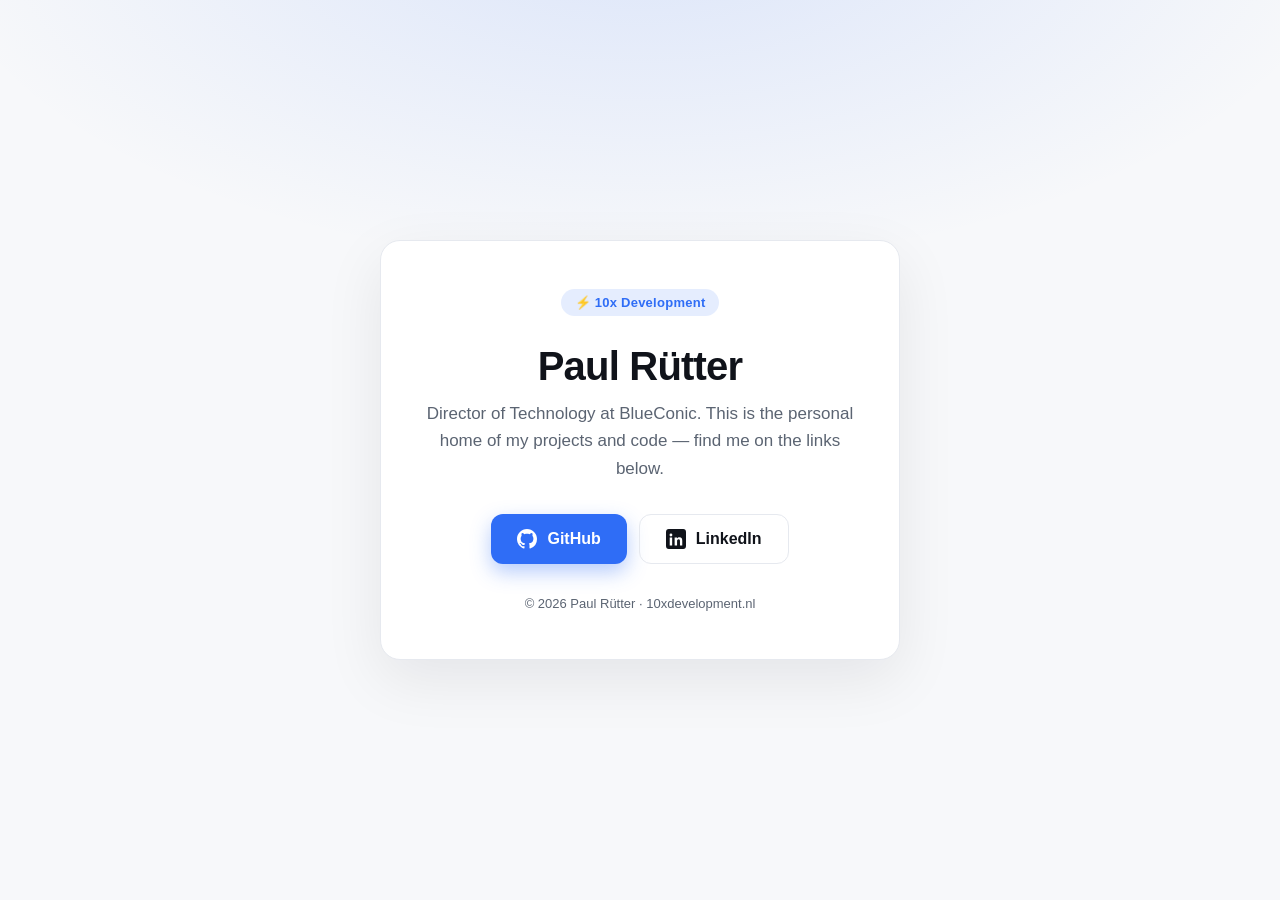
==== index.html @ 2a17285d "Add upgrade-insecure-requests CSP to prevent mixed-content warnings Co-Authored-By: Claude Opus 4.8 " ====
<!DOCTYPE html>
<html lang="en">
<head>
  <meta charset="UTF-8" />
  <meta name="viewport" content="width=device-width, initial-scale=1.0" />
  <meta http-equiv="Content-Security-Policy" content="upgrade-insecure-requests" />
  <title>10x Development — Paul Rütter</title>
  <meta name="description" content="Personal home of Paul Rütter, Director of Technology at BlueConic — software development, projects, and code." />
  <meta name="author" content="Paul Rütter" />
  <link rel="canonical" href="https://10xdevelopment.nl/" />
  <meta name="theme-color" content="#f7f8fa" media="(prefers-color-scheme: light)" />
  <meta name="theme-color" content="#0c0e13" media="(prefers-color-scheme: dark)" />

  <!-- Open Graph / social preview -->
  <meta property="og:title" content="10x Development — Paul Rütter" />
  <meta property="og:description" content="Personal home of Paul Rütter, Director of Technology at BlueConic — software development, projects, and code." />
  <meta property="og:type" content="website" />
  <meta property="og:url" content="https://10xdevelopment.nl/" />
  <meta property="og:site_name" content="10x Development" />
  <meta property="og:locale" content="en_US" />
  <meta property="og:image" content="https://10xdevelopment.nl/og-image.png" />
  <meta property="og:image:width" content="1200" />
  <meta property="og:image:height" content="630" />
  <meta property="og:image:alt" content="Paul Rütter — 10x Development" />

  <link rel="icon" href="data:image/svg+xml,<svg xmlns='http://www.w3.org/2000/svg' viewBox='0 0 100 100'><text y='.9em' font-size='90'>⚡</text></svg>" />
  <link rel="apple-touch-icon" href="/apple-touch-icon.png" />

  <!-- Structured data -->
  <script type="application/ld+json">
  {
    "@context": "https://schema.org",
    "@type": "Person",
    "name": "Paul Rütter",
    "url": "https://10xdevelopment.nl/",
    "jobTitle": "Director of Technology",
    "worksFor": { "@type": "Organization", "name": "BlueConic" },
    "sameAs": [
      "https://github.com/paulrutter",
      "https://www.linkedin.com/in/rutterpaul/"
    ]
  }
  </script>

  <style>
    :root {
      --bg: #f7f8fa;
      --panel: #ffffff;
      --text: #10131a;
      --muted: #5b6472;
      --accent: #2f6df6;
      --border: #e6e9ef;
      --shadow: 0 20px 60px rgba(16, 19, 26, 0.08);
    }
    @media (prefers-color-scheme: dark) {
      :root {
        --bg: #0c0e13;
        --panel: #14171f;
        --text: #f2f4f8;
        --muted: #9aa4b2;
        --accent: #5b8bff;
        --border: #232734;
        --shadow: 0 20px 60px rgba(0, 0, 0, 0.5);
      }
    }

    * { box-sizing: border-box; }
    html, body { height: 100%; margin: 0; }

    body {
      font-family: -apple-system, BlinkMacSystemFont, "Segoe UI", Roboto, Helvetica, Arial, sans-serif;
      background:
        radial-gradient(1200px 600px at 50% -10%, color-mix(in srgb, var(--accent) 14%, transparent), transparent 60%),
        var(--bg);
      color: var(--text);
      display: flex;
      align-items: center;
      justify-content: center;
      padding: 24px;
      -webkit-font-smoothing: antialiased;
    }

    .card {
      background: var(--panel);
      border: 1px solid var(--border);
      border-radius: 20px;
      box-shadow: var(--shadow);
      max-width: 520px;
      width: 100%;
      padding: 48px 40px;
      text-align: center;
    }

    .badge {
      display: inline-flex;
      align-items: center;
      gap: 8px;
      font-size: 13px;
      font-weight: 600;
      letter-spacing: 0.02em;
      color: var(--accent);
      background: color-mix(in srgb, var(--accent) 12%, transparent);
      padding: 6px 14px;
      border-radius: 999px;
      margin-bottom: 28px;
    }

    h1 {
      font-size: clamp(28px, 6vw, 40px);
      line-height: 1.1;
      margin: 0 0 12px;
      letter-spacing: -0.02em;
    }

    p.lead {
      color: var(--muted);
      font-size: 17px;
      line-height: 1.6;
      margin: 0 0 32px;
    }

    .btn {
      display: inline-flex;
      align-items: center;
      gap: 10px;
      background: var(--accent);
      color: #fff;
      text-decoration: none;
      font-weight: 600;
      font-size: 16px;
      padding: 14px 26px;
      border-radius: 12px;
      transition: transform 0.12s ease, box-shadow 0.12s ease, opacity 0.12s ease;
      box-shadow: 0 8px 20px color-mix(in srgb, var(--accent) 35%, transparent);
    }
    .btn:hover { transform: translateY(-2px); opacity: 0.95; }
    .btn:active { transform: translateY(0); }
    .btn svg { width: 20px; height: 20px; fill: currentColor; }

    a:focus-visible, .btn:focus-visible {
      outline: 2px solid var(--accent);
      outline-offset: 3px;
      border-radius: 12px;
    }

    @media (prefers-reduced-motion: reduce) {
      .btn { transition: none; }
      .btn:hover { transform: none; }
    }

    .links {
      display: flex;
      flex-wrap: wrap;
      gap: 12px;
      justify-content: center;
    }

    .btn.secondary {
      background: transparent;
      color: var(--text);
      border: 1px solid var(--border);
      box-shadow: none;
    }
    .btn.secondary:hover {
      border-color: var(--accent);
      color: var(--accent);
    }

    .footer {
      margin-top: 32px;
      font-size: 13px;
      color: var(--muted);
    }
    .footer a { color: var(--muted); }
  </style>
</head>
<body>
  <main class="card">
    <span class="badge">⚡ 10x Development</span>

    <h1>Paul Rütter</h1>
    <p class="lead">
      Director of Technology at BlueConic. This is the personal home of my
      projects and code — find me on the links below.
    </p>

    <div class="links">
      <a class="btn" href="https://github.com/paulrutter" rel="me noopener">
        <svg viewBox="0 0 16 16" aria-hidden="true">
          <path d="M8 0C3.58 0 0 3.58 0 8c0 3.54 2.29 6.53 5.47 7.59.4.07.55-.17.55-.38 0-.19-.01-.82-.01-1.49-2.01.37-2.53-.49-2.69-.94-.09-.23-.48-.94-.82-1.13-.28-.15-.68-.52-.01-.53.63-.01 1.08.58 1.23.82.72 1.21 1.87.87 2.33.66.07-.52.28-.87.51-1.07-1.78-.2-3.64-.89-3.64-3.95 0-.87.31-1.59.82-2.15-.08-.2-.36-1.02.08-2.12 0 0 .67-.21 2.2.82.64-.18 1.32-.27 2-.27.68 0 1.36.09 2 .27 1.53-1.04 2.2-.82 2.2-.82.44 1.1.16 1.92.08 2.12.51.56.82 1.27.82 2.15 0 3.07-1.87 3.75-3.65 3.95.29.25.54.73.54 1.48 0 1.07-.01 1.93-.01 2.2 0 .21.15.46.55.38A8.01 8.01 0 0016 8c0-4.42-3.58-8-8-8z"/>
        </svg>
        GitHub
      </a>
      <a class="btn secondary" href="https://www.linkedin.com/in/rutterpaul/" rel="me noopener">
        <svg viewBox="0 0 16 16" aria-hidden="true">
          <path d="M13.63 0H2.37A2.34 2.34 0 000 2.31v11.38A2.34 2.34 0 002.37 16h11.26A2.34 2.34 0 0016 13.69V2.31A2.34 2.34 0 0013.63 0zM4.94 13.12H2.98V6.83h1.96v6.29zM3.96 5.97a1.14 1.14 0 110-2.28 1.14 1.14 0 010 2.28zM13.13 13.12h-1.96V9.9c0-.77-.01-1.76-1.07-1.76-1.07 0-1.24.84-1.24 1.7v3.28H6.9V6.83h1.88v.86h.03c.26-.5.9-1.02 1.85-1.02 1.98 0 2.35 1.3 2.35 3v3.45z"/>
        </svg>
        LinkedIn
      </a>
    </div>

    <div class="footer">
      &copy; <span id="year">2026</span> Paul Rütter · 10xdevelopment.nl
    </div>
  </main>

  <script>
    document.getElementById('year').textContent = new Date().getFullYear();
  </script>
</body>
</html>
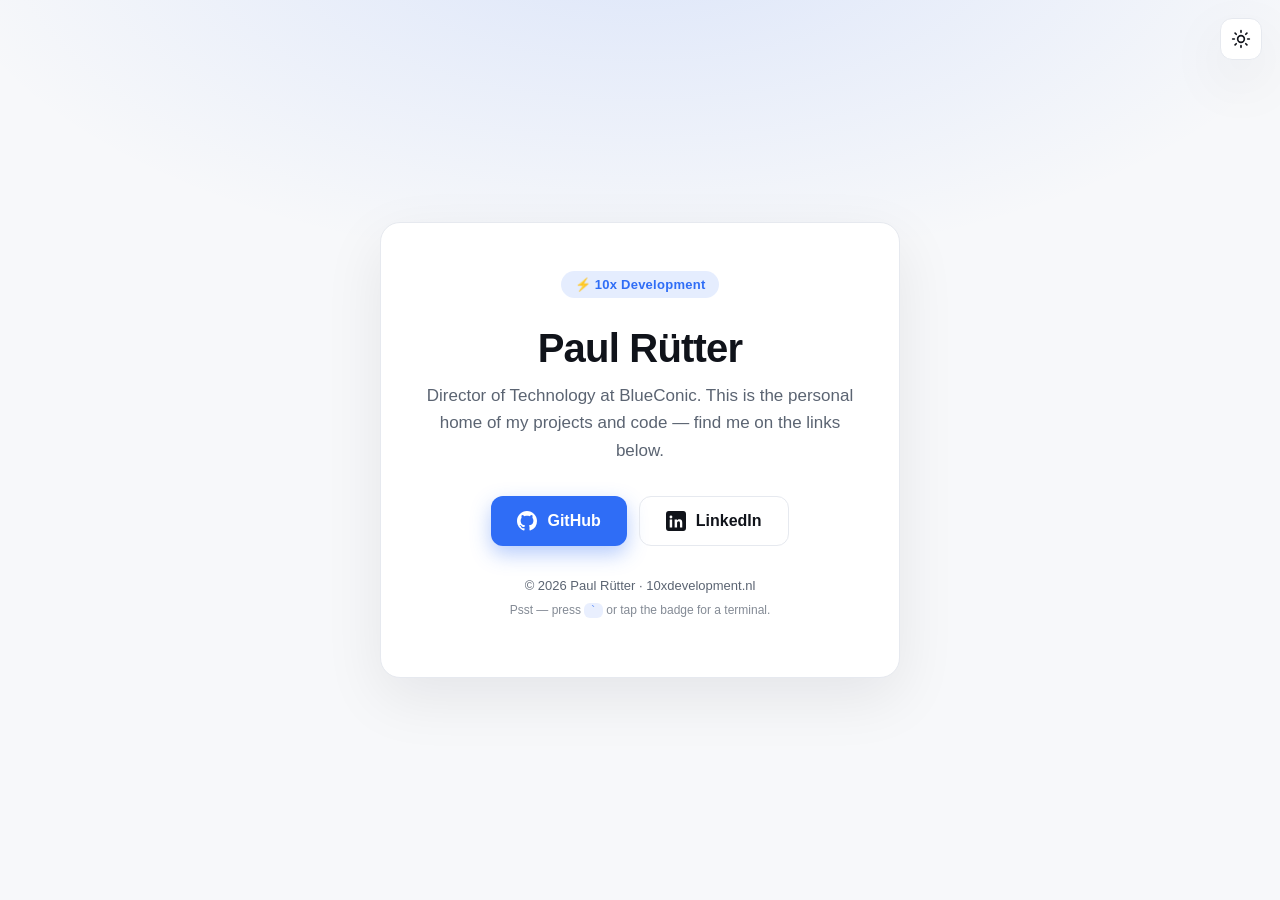
==== commit df9ef718: "Add terminal easter egg, custom 404 page, and light/dark theme toggle - Interactive terminal (badge " ====
--- a/index.html
+++ b/index.html
@@ -42,6 +42,18 @@
   }
   </script>
 
+  <!-- Apply saved theme before paint to avoid a flash -->
+  <script>
+    (function () {
+      try {
+        var t = localStorage.getItem('theme');
+        if (t === 'dark' || t === 'light') {
+          document.documentElement.setAttribute('data-theme', t);
+        }
+      } catch (e) {}
+    })();
+  </script>
+
   <style>
     :root {
       --bg: #f7f8fa;
@@ -51,9 +63,22 @@
       --accent: #2f6df6;
       --border: #e6e9ef;
       --shadow: 0 20px 60px rgba(16, 19, 26, 0.08);
-    }
+      --term-green: #16a34a;
+    }
+    /* Explicit user choice wins */
+    :root[data-theme="dark"] {
+      --bg: #0c0e13;
+      --panel: #14171f;
+      --text: #f2f4f8;
+      --muted: #9aa4b2;
+      --accent: #5b8bff;
+      --border: #232734;
+      --shadow: 0 20px 60px rgba(0, 0, 0, 0.5);
+      --term-green: #4ade80;
+    }
+    /* No explicit choice → follow the OS */
     @media (prefers-color-scheme: dark) {
-      :root {
+      :root:not([data-theme]) {
         --bg: #0c0e13;
         --panel: #14171f;
         --text: #f2f4f8;
@@ -61,6 +86,7 @@
         --accent: #5b8bff;
         --border: #232734;
         --shadow: 0 20px 60px rgba(0, 0, 0, 0.5);
+        --term-green: #4ade80;
       }
     }
 
@@ -103,7 +129,13 @@
       padding: 6px 14px;
       border-radius: 999px;
       margin-bottom: 28px;
-    }
+      border: none;
+      cursor: pointer;
+      font-family: inherit;
+      transition: transform 0.12s ease;
+    }
+    .badge:hover { transform: translateY(-1px); }
+    .badge:active { transform: translateY(0); }
 
     h1 {
       font-size: clamp(28px, 6vw, 40px);
@@ -137,15 +169,16 @@
     .btn:active { transform: translateY(0); }
     .btn svg { width: 20px; height: 20px; fill: currentColor; }
 
-    a:focus-visible, .btn:focus-visible {
+    a:focus-visible, .btn:focus-visible, .badge:focus-visible, .icon-btn:focus-visible {
       outline: 2px solid var(--accent);
       outline-offset: 3px;
       border-radius: 12px;
     }
 
     @media (prefers-reduced-motion: reduce) {
-      .btn { transition: none; }
+      .btn, .badge, .icon-btn { transition: none; }
       .btn:hover { transform: none; }
+      .term { animation: none !important; }
     }
 
     .links {
@@ -172,11 +205,152 @@
       color: var(--muted);
     }
     .footer a { color: var(--muted); }
+    .hint {
+      margin-top: 10px;
+      font-size: 12px;
+      color: var(--muted);
+      opacity: 0.75;
+    }
+    .hint kbd {
+      font-family: ui-monospace, SFMono-Regular, Menlo, Consolas, monospace;
+      background: color-mix(in srgb, var(--accent) 14%, transparent);
+      color: var(--accent);
+      border-radius: 6px;
+      padding: 1px 6px;
+      font-size: 11px;
+    }
+
+    /* Theme toggle */
+    .icon-btn {
+      position: fixed;
+      top: 18px;
+      right: 18px;
+      width: 42px;
+      height: 42px;
+      display: inline-flex;
+      align-items: center;
+      justify-content: center;
+      border-radius: 12px;
+      background: var(--panel);
+      border: 1px solid var(--border);
+      color: var(--text);
+      cursor: pointer;
+      box-shadow: var(--shadow);
+      transition: transform 0.12s ease, border-color 0.12s ease;
+      z-index: 20;
+    }
+    .icon-btn:hover { transform: translateY(-2px); border-color: var(--accent); }
+    .icon-btn svg { width: 20px; height: 20px; fill: none; stroke: currentColor; stroke-width: 2; stroke-linecap: round; stroke-linejoin: round; }
+    .icon-btn .moon { display: none; }
+    :root[data-theme="dark"] .icon-btn .sun { display: block; }
+    :root[data-theme="dark"] .icon-btn .moon { display: none; }
+    @media (prefers-color-scheme: dark) {
+      :root:not([data-theme]) .icon-btn .sun { display: block; }
+      :root:not([data-theme]) .icon-btn .moon { display: none; }
+    }
+    :root[data-theme="light"] .icon-btn .sun { display: none; }
+    :root[data-theme="light"] .icon-btn .moon { display: block; }
+
+    /* Terminal */
+    .term {
+      position: fixed;
+      left: 50%;
+      bottom: 24px;
+      transform: translateX(-50%);
+      width: min(660px, calc(100% - 24px));
+      max-height: min(70vh, 460px);
+      display: flex;
+      flex-direction: column;
+      background: color-mix(in srgb, var(--panel) 92%, black);
+      border: 1px solid var(--border);
+      border-radius: 14px;
+      box-shadow: 0 30px 80px rgba(0, 0, 0, 0.45);
+      overflow: hidden;
+      z-index: 30;
+      animation: term-in 0.16s ease-out;
+    }
+    :root[data-theme="light"] .term { background: #0c0e13; border-color: #232734; }
+    @keyframes term-in {
+      from { opacity: 0; transform: translate(-50%, 12px); }
+      to   { opacity: 1; transform: translate(-50%, 0); }
+    }
+    .term[hidden] { display: none; }
+    .term-bar {
+      display: flex;
+      align-items: center;
+      gap: 8px;
+      padding: 10px 12px;
+      background: rgba(255, 255, 255, 0.04);
+      border-bottom: 1px solid rgba(255, 255, 255, 0.08);
+    }
+    .dot { width: 12px; height: 12px; border-radius: 50%; display: inline-block; }
+    .dot.r { background: #ff5f57; }
+    .dot.y { background: #febc2e; }
+    .dot.g { background: #28c840; }
+    .term-title {
+      margin-left: 6px;
+      font-family: ui-monospace, SFMono-Regular, Menlo, Consolas, monospace;
+      font-size: 12px;
+      color: #9aa4b2;
+      flex: 1;
+    }
+    .term-close {
+      background: none;
+      border: none;
+      color: #9aa4b2;
+      cursor: pointer;
+      font-size: 15px;
+      line-height: 1;
+      padding: 2px 6px;
+      border-radius: 6px;
+    }
+    .term-close:hover { color: #fff; background: rgba(255, 255, 255, 0.08); }
+    .term-body {
+      flex: 1;
+      overflow-y: auto;
+      padding: 14px 16px;
+      font-family: ui-monospace, SFMono-Regular, Menlo, Consolas, monospace;
+      font-size: 13.5px;
+      line-height: 1.55;
+      color: #e6e9ef;
+      white-space: pre-wrap;
+      word-break: break-word;
+    }
+    .term-body .accent { color: #5b8bff; }
+    .term-body .green { color: #4ade80; }
+    .term-body .muted { color: #9aa4b2; }
+    .term-body a { color: #5b8bff; }
+    .term-line { margin: 0; }
+    .term-cmd .accent { color: #4ade80; }
+    .term-input-line {
+      display: flex;
+      align-items: center;
+      gap: 8px;
+      padding: 10px 16px 14px;
+      font-family: ui-monospace, SFMono-Regular, Menlo, Consolas, monospace;
+      font-size: 13.5px;
+    }
+    .term-input-line .prompt { color: #4ade80; white-space: nowrap; }
+    .term-input-line .prompt .accent { color: #5b8bff; }
+    #termInput {
+      flex: 1;
+      background: transparent;
+      border: none;
+      outline: none;
+      color: #e6e9ef;
+      font: inherit;
+      caret-color: #4ade80;
+    }
   </style>
 </head>
 <body>
+  <button class="icon-btn" id="themeToggle" aria-label="Toggle light or dark theme" title="Toggle theme">
+    <svg class="moon" viewBox="0 0 24 24" aria-hidden="true"><path d="M21 12.8A9 9 0 1111.2 3a7 7 0 009.8 9.8z"/></svg>
+    <svg class="sun" viewBox="0 0 24 24" aria-hidden="true"><circle cx="12" cy="12" r="4"/><path d="M12 2v2M12 20v2M4.9 4.9l1.4 1.4M17.7 17.7l1.4 1.4M2 12h2M20 12h2M4.9 19.1l1.4-1.4M17.7 6.3l1.4-1.4"/></svg>
+  </button>
+
   <main class="card">
-    <span class="badge">⚡ 10x Development</span>
+    <button class="badge" id="openTerm" title="Open terminal">⚡ 10x Development</button>
 
     <h1>Paul Rütter</h1>
     <p class="lead">
@@ -202,10 +376,199 @@
     <div class="footer">
       &copy; <span id="year">2026</span> Paul Rütter · 10xdevelopment.nl
     </div>
+    <p class="hint">Psst — press <kbd>`</kbd> or tap the badge for a terminal.</p>
   </main>
+
+  <!-- Terminal easter egg -->
+  <div class="term" id="term" hidden role="dialog" aria-label="Terminal" aria-modal="false">
+    <div class="term-bar">
+      <span class="dot r"></span><span class="dot y"></span><span class="dot g"></span>
+      <span class="term-title">paul@10xdevelopment: ~</span>
+      <button class="term-close" id="termClose" aria-label="Close terminal" title="Close">✕</button>
+    </div>
+    <div class="term-body" id="termBody"></div>
+    <div class="term-input-line">
+      <span class="prompt">visitor@10x<span class="accent">:~$</span></span>
+      <input id="termInput" autocomplete="off" autocapitalize="off" autocorrect="off" spellcheck="false" aria-label="Terminal command input" />
+    </div>
+  </div>
 
   <script>
     document.getElementById('year').textContent = new Date().getFullYear();
+
+    /* ---------- Theme toggle ---------- */
+    (function () {
+      var root = document.documentElement;
+      var btn = document.getElementById('themeToggle');
+      function effective() {
+        var t = root.getAttribute('data-theme');
+        if (t) return t;
+        return window.matchMedia('(prefers-color-scheme: dark)').matches ? 'dark' : 'light';
+      }
+      function setTheme(t) {
+        root.setAttribute('data-theme', t);
+        try { localStorage.setItem('theme', t); } catch (e) {}
+      }
+      btn.addEventListener('click', function () {
+        setTheme(effective() === 'dark' ? 'light' : 'dark');
+      });
+      window.__setTheme = setTheme;
+      window.__effectiveTheme = effective;
+    })();
+
+    /* ---------- Terminal easter egg ---------- */
+    (function () {
+      var term = document.getElementById('term');
+      var body = document.getElementById('termBody');
+      var input = document.getElementById('termInput');
+      var history = [];
+      var histIdx = -1;
+      var booted = false;
+
+      function esc(s) {
+        return String(s).replace(/&/g, '&amp;').replace(/</g, '&lt;').replace(/>/g, '&gt;');
+      }
+      function print(html) {
+        var div = document.createElement('div');
+        div.className = 'term-line';
+        div.innerHTML = html;
+        body.appendChild(div);
+        body.scrollTop = body.scrollHeight;
+      }
+      function printCmd(cmd) {
+        print('<span class="term-cmd"><span class="accent">visitor@10x:~$</span> ' + esc(cmd) + '</span>');
+      }
+
+      var COMMANDS = {
+        help: function () {
+          return [
+            'Available commands:',
+            '  <span class="accent">whoami</span>    who is this',
+            '  <span class="accent">about</span>     the short bio',
+            '  <span class="accent">ls</span>        list files',
+            '  <span class="accent">cat</span> &lt;f&gt;   read a file (try: cat about.txt)',
+            '  <span class="accent">projects</span>  where the code lives',
+            '  <span class="accent">contact</span>   how to reach me',
+            '  <span class="accent">social</span>    open github / linkedin',
+            '  <span class="accent">theme</span>     toggle, or: theme dark|light',
+            '  <span class="accent">coffee</span>    essential fuel',
+            '  <span class="accent">echo</span> &lt;x&gt;  say something',
+            '  <span class="accent">date</span>      current time',
+            '  <span class="accent">uname</span>     system info',
+            '  <span class="accent">clear</span>     clear the screen',
+            '  <span class="accent">exit</span>      close the terminal',
+            '',
+            '<span class="muted">…and maybe a few that aren\'t listed. 😉</span>'
+          ].join('\n');
+        },
+        whoami: function () {
+          return 'Paul Rütter — Director of Technology @ <span class="accent">BlueConic</span>. Builder, tinkerer, occasional 10x-er.';
+        },
+        about: function () { return COMMANDS['cat'](['about.txt']); },
+        ls: function () {
+          return 'about.txt   projects/   contact.txt   resume.pdf   <span class="muted">secrets/ 🔒</span>';
+        },
+        cat: function (args) {
+          var f = (args[0] || '').toLowerCase();
+          if (f === 'about.txt' || f === 'about')
+            return 'Technology leader based in the Netherlands. I care about clean systems,\nfast teams, and shipping things that matter. This little site is my corner\nof the web — mostly a launchpad to my code and profiles.';
+          if (f === 'contact.txt' || f === 'contact') return COMMANDS['contact']();
+          if (f === 'resume.pdf') return '<span class="muted">cat: resume.pdf: binary file — try `social` and say hi instead.</span>';
+          if (f.indexOf('secret') === 0) return '<span class="muted">cat: ' + esc(f) + ': Permission denied 🔒</span>';
+          if (!f) return '<span class="muted">usage: cat &lt;file&gt; — see `ls`</span>';
+          return '<span class="muted">cat: ' + esc(f) + ': No such file or directory</span>';
+        },
+        projects: function () {
+          return 'The code lives on GitHub → <a href="https://github.com/paulrutter" target="_blank" rel="noopener">github.com/paulrutter</a>\n<span class="muted">(pinned repos are the good stuff)</span>';
+        },
+        contact: function () {
+          return 'GitHub:   <a href="https://github.com/paulrutter" target="_blank" rel="noopener">github.com/paulrutter</a>\nLinkedIn: <a href="https://www.linkedin.com/in/rutterpaul/" target="_blank" rel="noopener">linkedin.com/in/rutterpaul</a>';
+        },
+        social: function (args) {
+          var w = (args[0] || '').toLowerCase();
+          if (w === 'github') { window.open('https://github.com/paulrutter', '_blank', 'noopener'); return 'Opening GitHub…'; }
+          if (w === 'linkedin') { window.open('https://www.linkedin.com/in/rutterpaul/', '_blank', 'noopener'); return 'Opening LinkedIn…'; }
+          return 'usage: social github | linkedin\n' + COMMANDS['contact']();
+        },
+        theme: function (args) {
+          var w = (args[0] || '').toLowerCase();
+          if (w === 'dark' || w === 'light') { window.__setTheme(w); return 'Theme → <span class="green">' + w + '</span>'; }
+          var next = window.__effectiveTheme() === 'dark' ? 'light' : 'dark';
+          window.__setTheme(next);
+          return 'Theme → <span class="green">' + next + '</span>';
+        },
+        coffee: function () {
+          return '      ( (\n       ) )\n    ........\n    |      |]\n    \\      /\n     `----\'   <span class="green">☕ 10x productivity restored.</span>';
+        },
+        echo: function (args) { return esc(args.join(' ')); },
+        date: function () { return new Date().toString(); },
+        uname: function () { return '10xOS ⚡ 5.10.0-10x #1 SMP x86_64 GNU/Coffee'; },
+        sudo: function (args) {
+          var rest = args.join(' ').toLowerCase();
+          if (rest.indexOf('hire') === 0 || rest.indexOf('hire-me') >= 0)
+            return '<span class="green">Access granted.</span> Great taste. → <a href="https://www.linkedin.com/in/rutterpaul/" target="_blank" rel="noopener">let\'s talk on LinkedIn</a>';
+          return '<span class="muted">visitor is not in the sudoers file. This incident will be reported. 😏</span>';
+        },
+        clear: function () { body.innerHTML = ''; return null; },
+        exit: function () { close(); return null; },
+        rm: function (args) {
+          if (args.join(' ').indexOf('-rf') >= 0) return '<span class="muted">Nice try. Nothing here is that fragile. 🛡️</span>';
+          return '<span class="muted">rm: nothing to remove</span>';
+        },
+        pwd: function () { return '/home/visitor/10xdevelopment.nl'; },
+        help_hidden: true
+      };
+
+      var ALIASES = { cls: 'clear', quit: 'exit', bye: 'exit', 'hire-me': function () { return COMMANDS['sudo'](['hire-me']); } };
+
+      function run(raw) {
+        var line = raw.trim();
+        if (!line) return;
+        printCmd(line);
+        history.push(line); histIdx = history.length;
+        var parts = line.split(/\s+/);
+        var cmd = parts[0].toLowerCase();
+        var args = parts.slice(1);
+        if (ALIASES[cmd]) {
+          if (typeof ALIASES[cmd] === 'function') { var r0 = ALIASES[cmd](args); if (r0 != null) print(r0); return; }
+          cmd = ALIASES[cmd];
+        }
+        var fn = COMMANDS[cmd];
+        if (typeof fn === 'function') {
+          var out = fn(args);
+          if (out != null) print(out);
+        } else {
+          print('<span class="muted">command not found: ' + esc(cmd) + ' — type <span class="accent">help</span></span>');
+        }
+      }
+
+      function open() {
+        term.hidden = false;
+        if (!booted) {
+          booted = true;
+          print('<span class="green">10x Development shell</span> — type <span class="accent">help</span> to get started.');
+        }
+        setTimeout(function () { input.focus(); }, 30);
+      }
+      function close() { term.hidden = true; }
+      function toggle() { term.hidden ? open() : close(); }
+
+      document.getElementById('openTerm').addEventListener('click', open);
+      document.getElementById('termClose').addEventListener('click', close);
+
+      input.addEventListener('keydown', function (e) {
+        if (e.key === 'Enter') { run(input.value); input.value = ''; }
+        else if (e.key === 'ArrowUp') { if (histIdx > 0) { histIdx--; input.value = history[histIdx] || ''; e.preventDefault(); } }
+        else if (e.key === 'ArrowDown') { if (histIdx < history.length - 1) { histIdx++; input.value = history[histIdx] || ''; } else { histIdx = history.length; input.value = ''; } }
+        else if (e.key === 'Escape') { close(); }
+      });
+
+      document.addEventListener('keydown', function (e) {
+        var tag = (e.target.tagName || '').toLowerCase();
+        if (e.key === '`' && tag !== 'input' && tag !== 'textarea') { e.preventDefault(); toggle(); }
+        if (e.key === 'Escape' && !term.hidden) { close(); }
+      });
+    })();
   </script>
 </body>
 </html>
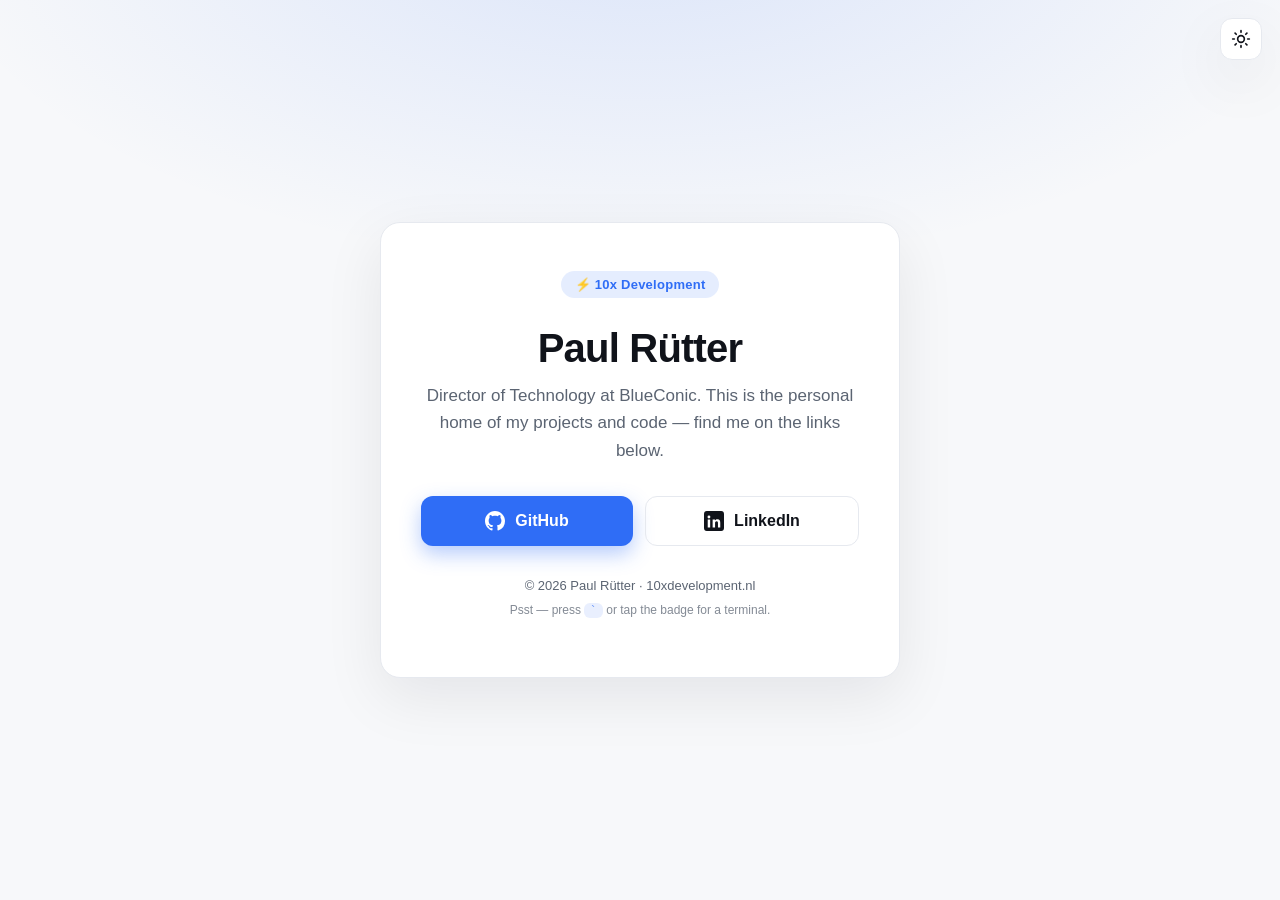
==== commit 075921f2: "Make GitHub and LinkedIn buttons equal width Co-Authored-By: Claude Opus 4.8 <noreply@anthropic.com>" ====
--- a/index.html
+++ b/index.html
@@ -185,6 +185,11 @@
       display: flex;
       flex-wrap: wrap;
       gap: 12px;
+      justify-content: center;
+    }
+    /* Equal-width buttons */
+    .links .btn {
+      flex: 1 1 0;
       justify-content: center;
     }
 
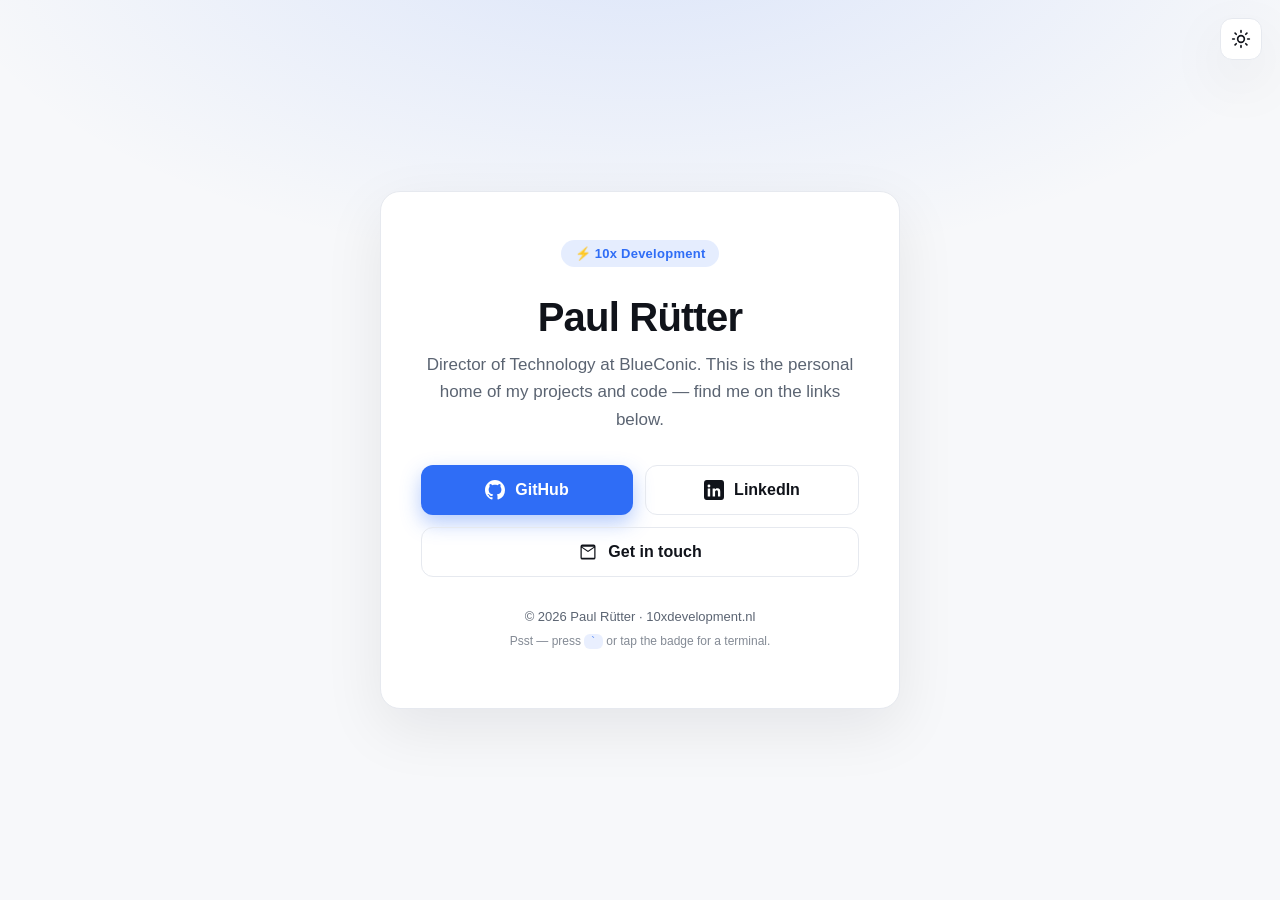
==== commit 76aacd41: "Add contact form at /contact (Web3Forms), linked from home page and terminal - New contact.html serv" ====
--- a/index.html
+++ b/index.html
@@ -202,6 +202,13 @@
     .btn.secondary:hover {
       border-color: var(--accent);
       color: var(--accent);
+    }
+    .contact-row {
+      margin-top: 12px;
+    }
+    .contact-row .btn {
+      width: 100%;
+      justify-content: center;
     }
 
     .footer {
@@ -375,6 +382,15 @@
           <path d="M13.63 0H2.37A2.34 2.34 0 000 2.31v11.38A2.34 2.34 0 002.37 16h11.26A2.34 2.34 0 0016 13.69V2.31A2.34 2.34 0 0013.63 0zM4.94 13.12H2.98V6.83h1.96v6.29zM3.96 5.97a1.14 1.14 0 110-2.28 1.14 1.14 0 010 2.28zM13.13 13.12h-1.96V9.9c0-.77-.01-1.76-1.07-1.76-1.07 0-1.24.84-1.24 1.7v3.28H6.9V6.83h1.88v.86h.03c.26-.5.9-1.02 1.85-1.02 1.98 0 2.35 1.3 2.35 3v3.45z"/>
         </svg>
         LinkedIn
+      </a>
+    </div>
+
+    <div class="contact-row">
+      <a class="btn secondary" href="/contact">
+        <svg viewBox="0 0 16 16" aria-hidden="true" style="fill: currentColor;">
+          <path d="M2 3.5A1.5 1.5 0 013.5 2h9A1.5 1.5 0 0114 3.5v9a1.5 1.5 0 01-1.5 1.5h-9A1.5 1.5 0 012 12.5v-9zm1.2.2l4.8 3.3 4.8-3.3H3.2zM13 4.6l-4.6 3.2a.8.8 0 01-.8 0L3 4.6v7.9h10V4.6z"/>
+        </svg>
+        Get in touch
       </a>
     </div>
 
@@ -487,8 +503,9 @@
           return 'The code lives on GitHub → <a href="https://github.com/paulrutter" target="_blank" rel="noopener">github.com/paulrutter</a>\n<span class="muted">(pinned repos are the good stuff)</span>';
         },
         contact: function () {
-          return 'GitHub:   <a href="https://github.com/paulrutter" target="_blank" rel="noopener">github.com/paulrutter</a>\nLinkedIn: <a href="https://www.linkedin.com/in/rutterpaul/" target="_blank" rel="noopener">linkedin.com/in/rutterpaul</a>';
-        },
+          return 'Send me a message → <a href="/contact">10xdevelopment.nl/contact</a>\nGitHub:   <a href="https://github.com/paulrutter" target="_blank" rel="noopener">github.com/paulrutter</a>\nLinkedIn: <a href="https://www.linkedin.com/in/rutterpaul/" target="_blank" rel="noopener">linkedin.com/in/rutterpaul</a>';
+        },
+        email: function () { return 'Drop me a line → <a href="/contact">10xdevelopment.nl/contact</a>'; },
         social: function (args) {
           var w = (args[0] || '').toLowerCase();
           if (w === 'github') { window.open('https://github.com/paulrutter', '_blank', 'noopener'); return 'Opening GitHub…'; }
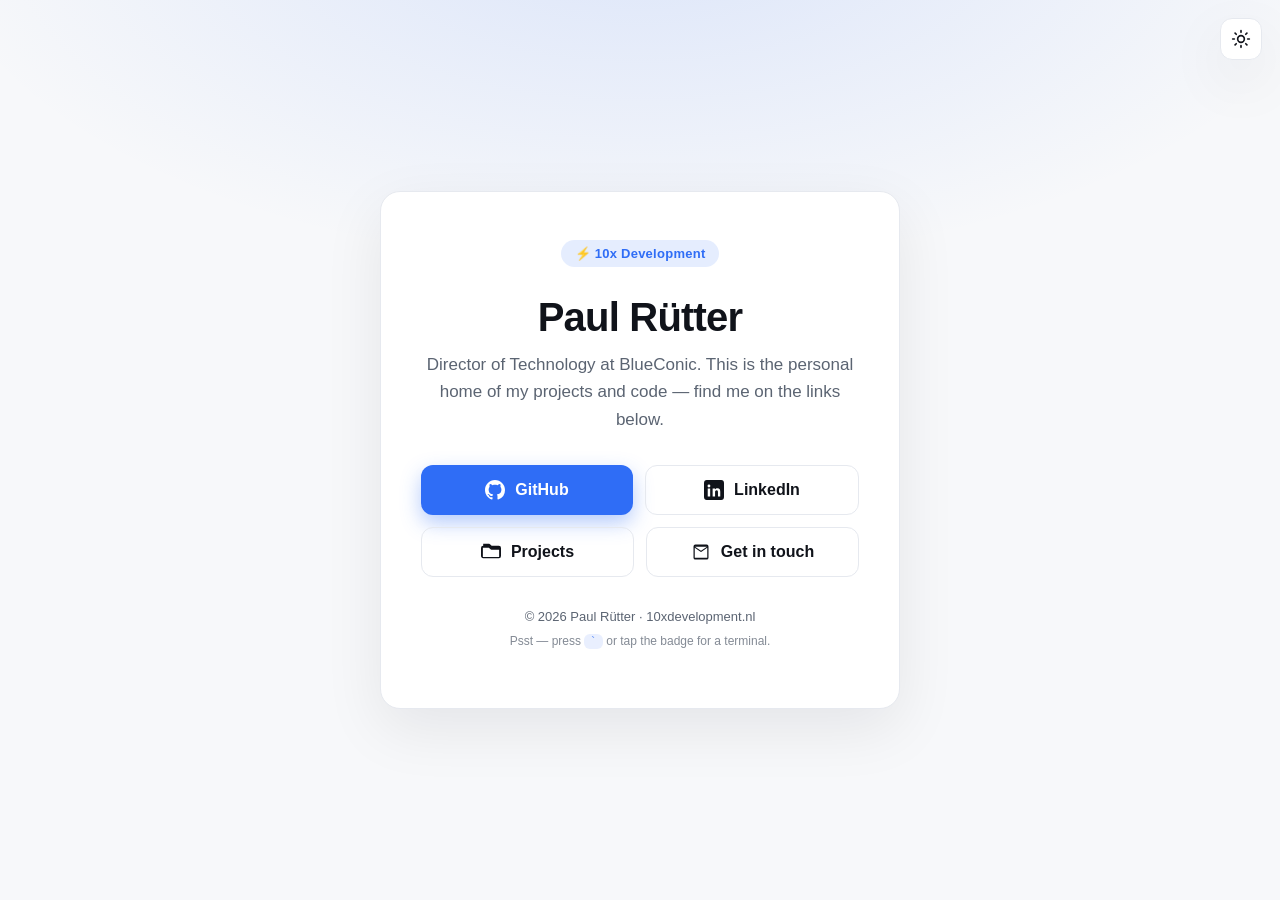
==== commit fed9ff9f: "Add /projects page with curated open-source work New /projects page featuring Apache Felix (PMC), no" ====
--- a/index.html
+++ b/index.html
@@ -54,69 +54,9 @@
     })();
   </script>
 
+  <link rel="stylesheet" href="/styles.css" />
+
   <style>
-    :root {
-      --bg: #f7f8fa;
-      --panel: #ffffff;
-      --text: #10131a;
-      --muted: #5b6472;
-      --accent: #2f6df6;
-      --border: #e6e9ef;
-      --shadow: 0 20px 60px rgba(16, 19, 26, 0.08);
-      --term-green: #16a34a;
-    }
-    /* Explicit user choice wins */
-    :root[data-theme="dark"] {
-      --bg: #0c0e13;
-      --panel: #14171f;
-      --text: #f2f4f8;
-      --muted: #9aa4b2;
-      --accent: #5b8bff;
-      --border: #232734;
-      --shadow: 0 20px 60px rgba(0, 0, 0, 0.5);
-      --term-green: #4ade80;
-    }
-    /* No explicit choice → follow the OS */
-    @media (prefers-color-scheme: dark) {
-      :root:not([data-theme]) {
-        --bg: #0c0e13;
-        --panel: #14171f;
-        --text: #f2f4f8;
-        --muted: #9aa4b2;
-        --accent: #5b8bff;
-        --border: #232734;
-        --shadow: 0 20px 60px rgba(0, 0, 0, 0.5);
-        --term-green: #4ade80;
-      }
-    }
-
-    * { box-sizing: border-box; }
-    html, body { height: 100%; margin: 0; }
-
-    body {
-      font-family: -apple-system, BlinkMacSystemFont, "Segoe UI", Roboto, Helvetica, Arial, sans-serif;
-      background:
-        radial-gradient(1200px 600px at 50% -10%, color-mix(in srgb, var(--accent) 14%, transparent), transparent 60%),
-        var(--bg);
-      color: var(--text);
-      display: flex;
-      align-items: center;
-      justify-content: center;
-      padding: 24px;
-      -webkit-font-smoothing: antialiased;
-    }
-
-    .card {
-      background: var(--panel);
-      border: 1px solid var(--border);
-      border-radius: 20px;
-      box-shadow: var(--shadow);
-      max-width: 520px;
-      width: 100%;
-      padding: 48px 40px;
-      text-align: center;
-    }
-
     .badge {
       display: inline-flex;
       align-items: center;
@@ -151,33 +91,8 @@
       margin: 0 0 32px;
     }
 
-    .btn {
-      display: inline-flex;
-      align-items: center;
-      gap: 10px;
-      background: var(--accent);
-      color: #fff;
-      text-decoration: none;
-      font-weight: 600;
-      font-size: 16px;
-      padding: 14px 26px;
-      border-radius: 12px;
-      transition: transform 0.12s ease, box-shadow 0.12s ease, opacity 0.12s ease;
-      box-shadow: 0 8px 20px color-mix(in srgb, var(--accent) 35%, transparent);
-    }
-    .btn:hover { transform: translateY(-2px); opacity: 0.95; }
-    .btn:active { transform: translateY(0); }
-    .btn svg { width: 20px; height: 20px; fill: currentColor; }
-
-    a:focus-visible, .btn:focus-visible, .badge:focus-visible, .icon-btn:focus-visible {
-      outline: 2px solid var(--accent);
-      outline-offset: 3px;
-      border-radius: 12px;
-    }
-
     @media (prefers-reduced-motion: reduce) {
-      .btn, .badge, .icon-btn { transition: none; }
-      .btn:hover { transform: none; }
+      .badge, .icon-btn { transition: none; }
       .term { animation: none !important; }
     }
 
@@ -193,21 +108,14 @@
       justify-content: center;
     }
 
-    .btn.secondary {
-      background: transparent;
-      color: var(--text);
-      border: 1px solid var(--border);
-      box-shadow: none;
-    }
-    .btn.secondary:hover {
-      border-color: var(--accent);
-      color: var(--accent);
-    }
     .contact-row {
+      display: flex;
+      flex-wrap: wrap;
+      gap: 12px;
       margin-top: 12px;
     }
     .contact-row .btn {
-      width: 100%;
+      flex: 1 1 0;
       justify-content: center;
     }
 
@@ -386,6 +294,12 @@
     </div>
 
     <div class="contact-row">
+      <a class="btn secondary" href="/projects">
+        <svg viewBox="0 0 16 16" aria-hidden="true" style="fill: currentColor;">
+          <path d="M1.75 3A1.75 1.75 0 000 4.75v6.5C0 12.216.784 13 1.75 13h12.5A1.75 1.75 0 0016 11.25v-6.5A1.75 1.75 0 0014.25 3H8.5L7.2 1.7A1 1 0 006.5 1.4H1.75zm0 1.5H6.3l1.3 1.3a1 1 0 00.7.3h5.95c.14 0 .25.11.25.25v5.4c0 .14-.11.25-.25.25H1.75a.25.25 0 01-.25-.25v-7c0-.14.11-.25.25-.25z"/>
+        </svg>
+        Projects
+      </a>
       <a class="btn secondary" href="/contact">
         <svg viewBox="0 0 16 16" aria-hidden="true" style="fill: currentColor;">
           <path d="M2 3.5A1.5 1.5 0 013.5 2h9A1.5 1.5 0 0114 3.5v9a1.5 1.5 0 01-1.5 1.5h-9A1.5 1.5 0 012 12.5v-9zm1.2.2l4.8 3.3 4.8-3.3H3.2zM13 4.6l-4.6 3.2a.8.8 0 01-.8 0L3 4.6v7.9h10V4.6z"/>
@@ -404,7 +318,7 @@
   <div class="term" id="term" hidden role="dialog" aria-label="Terminal" aria-modal="false">
     <div class="term-bar">
       <span class="dot r"></span><span class="dot y"></span><span class="dot g"></span>
-      <span class="term-title">paul@10xdevelopment: ~</span>
+      <span class="term-title">paul@10xdev: ~</span>
       <button class="term-close" id="termClose" aria-label="Close terminal" title="Close">✕</button>
     </div>
     <div class="term-body" id="termBody"></div>
@@ -500,7 +414,7 @@
           return '<span class="muted">cat: ' + esc(f) + ': No such file or directory</span>';
         },
         projects: function () {
-          return 'The code lives on GitHub → <a href="https://github.com/paulrutter" target="_blank" rel="noopener">github.com/paulrutter</a>\n<span class="muted">(pinned repos are the good stuff)</span>';
+          return 'Selected work → <a href="/projects">10xdevelopment.nl/projects</a>\nAll code → <a href="https://github.com/paulrutter" target="_blank" rel="noopener">github.com/paulrutter</a>';
         },
         contact: function () {
           return 'Send me a message → <a href="/contact">10xdevelopment.nl/contact</a>\nGitHub:   <a href="https://github.com/paulrutter" target="_blank" rel="noopener">github.com/paulrutter</a>\nLinkedIn: <a href="https://www.linkedin.com/in/rutterpaul/" target="_blank" rel="noopener">linkedin.com/in/rutterpaul</a>';
--- a/styles.css
+++ b/styles.css
@@ -0,0 +1,128 @@
+/* 10x Development — shared styles
+   Common foundation used by every page: theme variables, reset, base
+   layout, the card container, and buttons. Page-specific rules stay in
+   each page's own <style> block. */
+
+:root {
+  --bg: #f7f8fa;
+  --panel: #ffffff;
+  --text: #10131a;
+  --muted: #5b6472;
+  --accent: #2f6df6;
+  --border: #e6e9ef;
+  --shadow: 0 20px 60px rgba(16, 19, 26, 0.08);
+  --term-green: #16a34a;
+  --field: #ffffff;
+  --ok: #16a34a;
+  --err: #dc2626;
+}
+/* Explicit user choice wins */
+:root[data-theme="dark"] {
+  --bg: #0c0e13;
+  --panel: #14171f;
+  --text: #f2f4f8;
+  --muted: #9aa4b2;
+  --accent: #5b8bff;
+  --border: #232734;
+  --shadow: 0 20px 60px rgba(0, 0, 0, 0.5);
+  --term-green: #4ade80;
+  --field: #0f1218;
+  --ok: #4ade80;
+  --err: #f87171;
+}
+/* No explicit choice → follow the OS */
+@media (prefers-color-scheme: dark) {
+  :root:not([data-theme]) {
+    --bg: #0c0e13;
+    --panel: #14171f;
+    --text: #f2f4f8;
+    --muted: #9aa4b2;
+    --accent: #5b8bff;
+    --border: #232734;
+    --shadow: 0 20px 60px rgba(0, 0, 0, 0.5);
+    --term-green: #4ade80;
+    --field: #0f1218;
+    --ok: #4ade80;
+    --err: #f87171;
+  }
+}
+
+* { box-sizing: border-box; }
+html, body { margin: 0; }
+
+body {
+  font-family: -apple-system, BlinkMacSystemFont, "Segoe UI", Roboto, Helvetica, Arial, sans-serif;
+  background:
+    radial-gradient(1200px 600px at 50% -10%, color-mix(in srgb, var(--accent) 14%, transparent), transparent 60%),
+    var(--bg);
+  color: var(--text);
+  min-height: 100vh;
+  min-height: 100dvh;
+  display: flex;
+  align-items: center;
+  justify-content: center;
+  padding: 24px;
+  -webkit-font-smoothing: antialiased;
+}
+
+.card {
+  background: var(--panel);
+  border: 1px solid var(--border);
+  border-radius: 20px;
+  box-shadow: var(--shadow);
+  max-width: 520px;
+  width: 100%;
+  padding: 48px 40px;
+  text-align: center;
+}
+
+.btn {
+  display: inline-flex;
+  align-items: center;
+  gap: 10px;
+  background: var(--accent);
+  color: #fff;
+  text-decoration: none;
+  font-weight: 600;
+  font-size: 16px;
+  padding: 14px 26px;
+  border-radius: 12px;
+  transition: transform 0.12s ease, box-shadow 0.12s ease, opacity 0.12s ease;
+  box-shadow: 0 8px 20px color-mix(in srgb, var(--accent) 35%, transparent);
+}
+.btn:hover { transform: translateY(-2px); opacity: 0.95; }
+.btn:active { transform: translateY(0); }
+.btn svg { width: 20px; height: 20px; fill: currentColor; }
+
+.btn.secondary {
+  background: transparent;
+  color: var(--text);
+  border: 1px solid var(--border);
+  box-shadow: none;
+}
+.btn.secondary:hover {
+  border-color: var(--accent);
+  color: var(--accent);
+}
+
+:focus-visible {
+  outline: 2px solid var(--accent);
+  outline-offset: 3px;
+  border-radius: 12px;
+}
+
+.back {
+  display: inline-flex;
+  align-items: center;
+  gap: 6px;
+  color: var(--muted);
+  text-decoration: none;
+  font-size: 14px;
+  margin-bottom: 18px;
+}
+.back:hover { color: var(--accent); }
+
+@media (prefers-reduced-motion: reduce) {
+  .btn { transition: none; }
+  .btn:hover { transform: none; }
+}
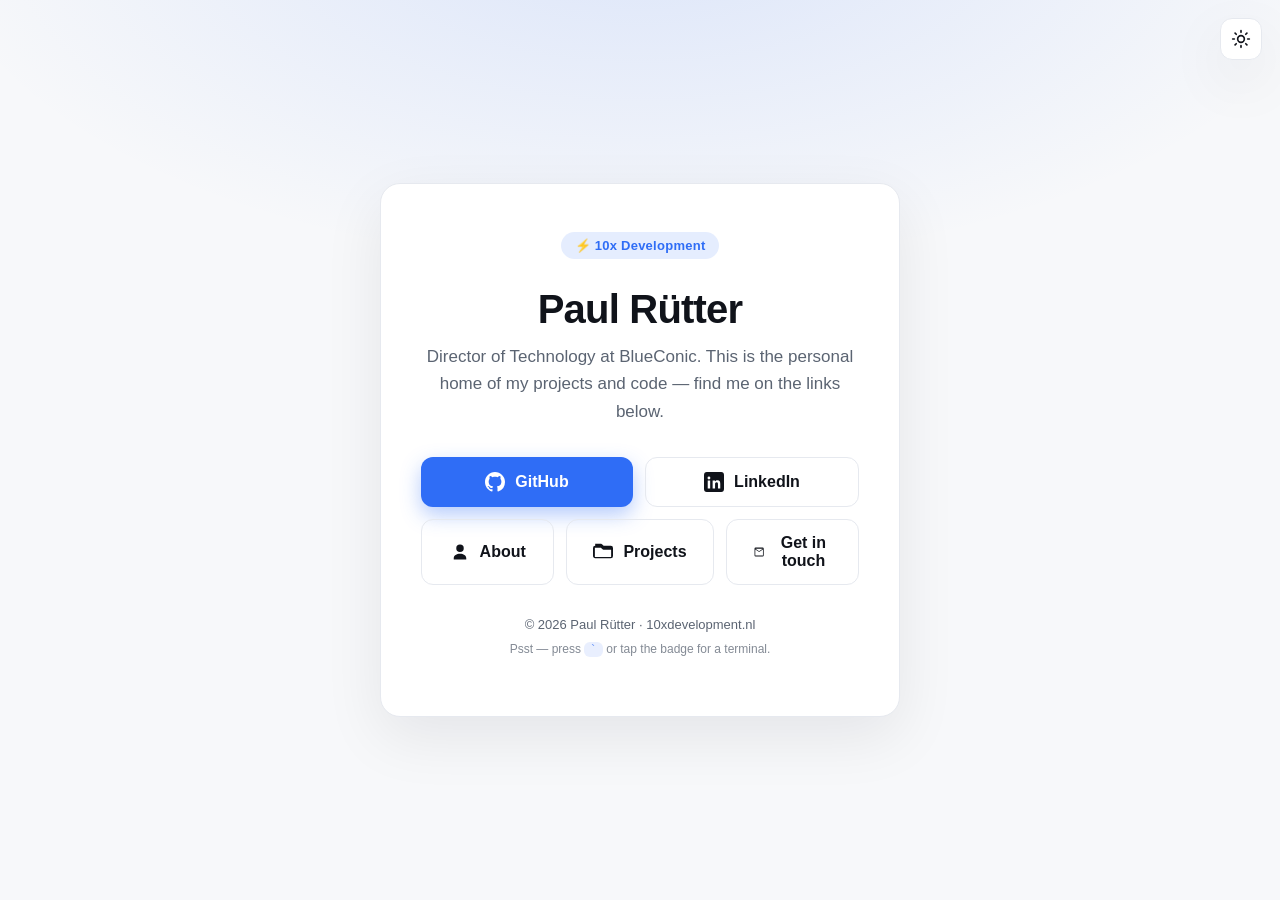
==== commit 2edc8ce3: "Add /about page and wire it into the site New /about page (bio, open-source work incl. Apache Felix " ====
--- a/index.html
+++ b/index.html
@@ -115,7 +115,7 @@
       margin-top: 12px;
     }
     .contact-row .btn {
-      flex: 1 1 0;
+      flex: 1 1 130px;
       justify-content: center;
     }
 
@@ -294,6 +294,12 @@
     </div>
 
     <div class="contact-row">
+      <a class="btn secondary" href="/about">
+        <svg viewBox="0 0 16 16" aria-hidden="true" style="fill: currentColor;">
+          <path d="M8 8a3 3 0 100-6 3 3 0 000 6zm0 1.4c-2.7 0-5 1.5-5 3.4V14h10v-1.2c0-1.9-2.3-3.4-5-3.4z"/>
+        </svg>
+        About
+      </a>
       <a class="btn secondary" href="/projects">
         <svg viewBox="0 0 16 16" aria-hidden="true" style="fill: currentColor;">
           <path d="M1.75 3A1.75 1.75 0 000 4.75v6.5C0 12.216.784 13 1.75 13h12.5A1.75 1.75 0 0016 11.25v-6.5A1.75 1.75 0 0014.25 3H8.5L7.2 1.7A1 1 0 006.5 1.4H1.75zm0 1.5H6.3l1.3 1.3a1 1 0 00.7.3h5.95c.14 0 .25.11.25.25v5.4c0 .14-.11.25-.25.25H1.75a.25.25 0 01-.25-.25v-7c0-.14.11-.25.25-.25z"/>
@@ -399,7 +405,7 @@
         whoami: function () {
           return 'Paul Rütter — Director of Technology @ <span class="accent">BlueConic</span>. Builder, tinkerer, occasional 10x-er.';
         },
-        about: function () { return COMMANDS['cat'](['about.txt']); },
+        about: function () { return COMMANDS['cat'](['about.txt']) + '\n<span class="muted">Full page → </span><a href="/about">10xdevelopment.nl/about</a>'; },
         ls: function () {
           return 'about.txt   projects/   contact.txt   resume.pdf   <span class="muted">secrets/ 🔒</span>';
         },
